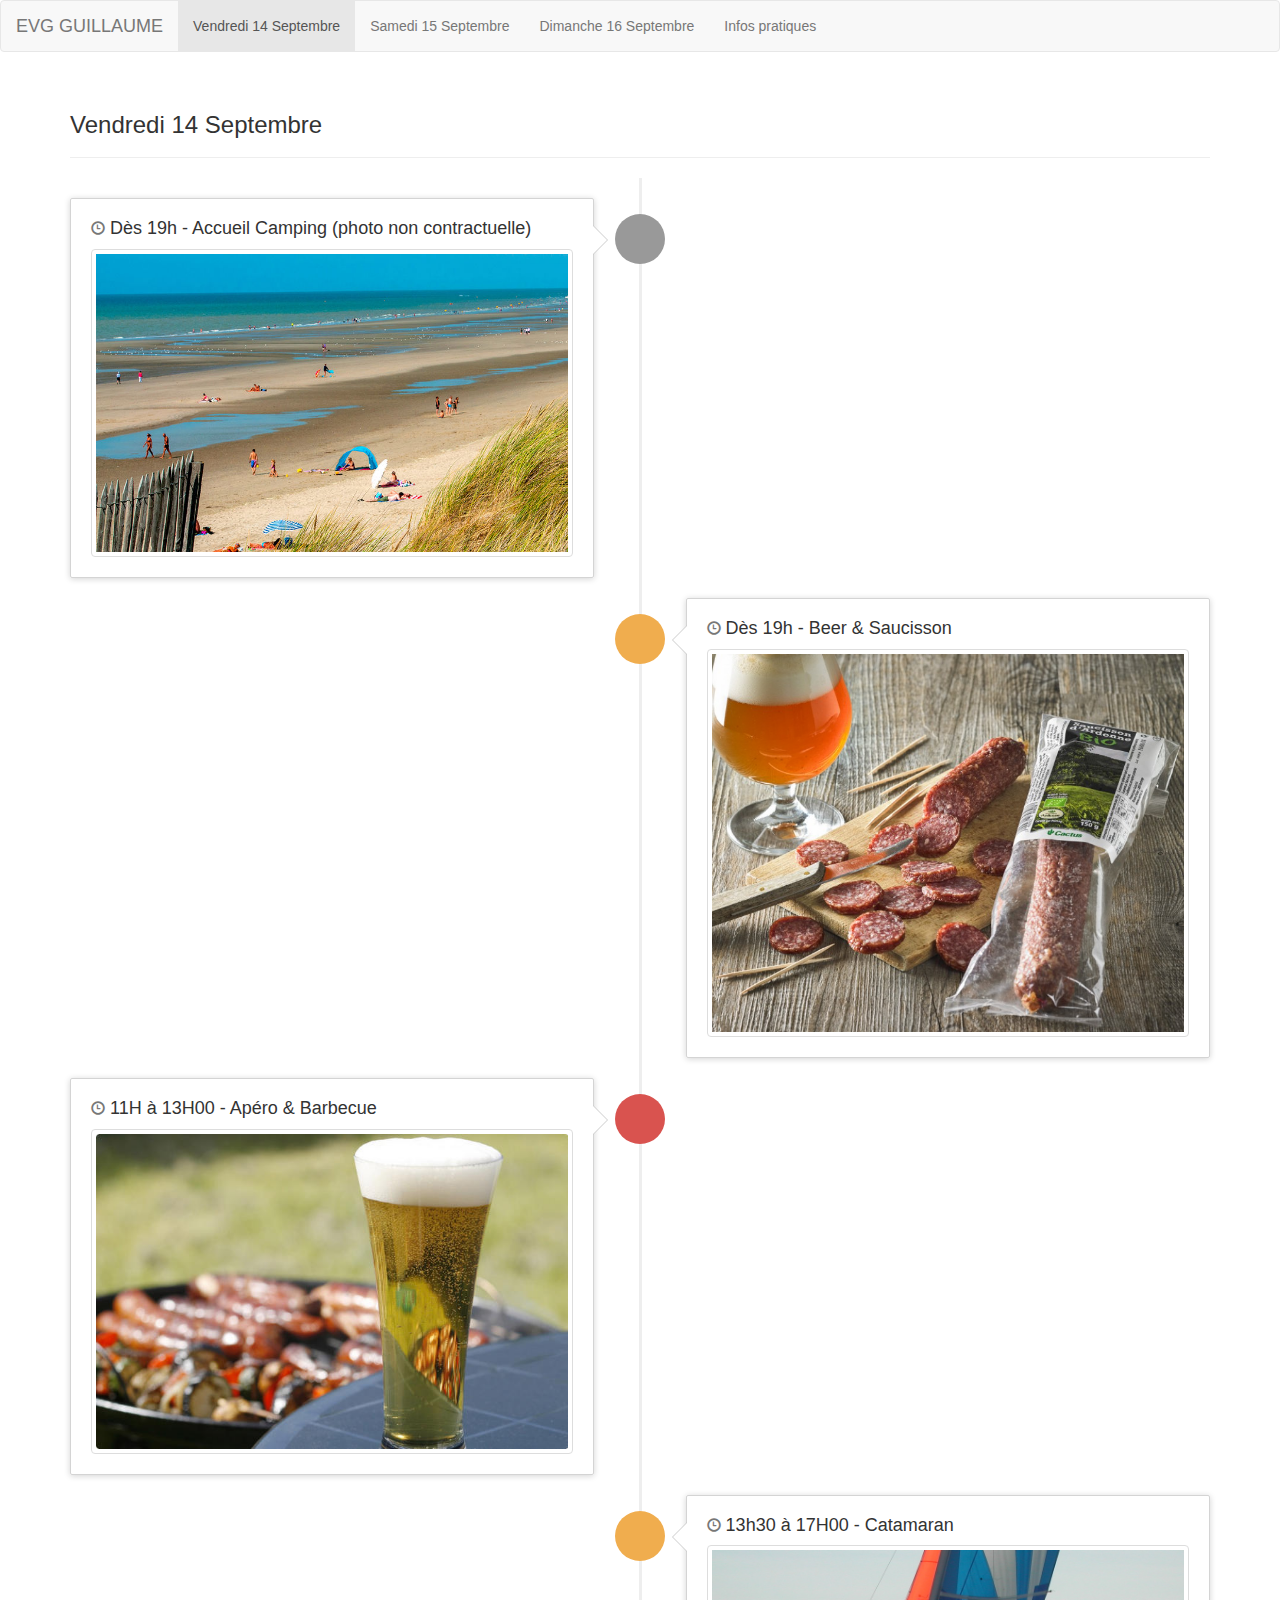
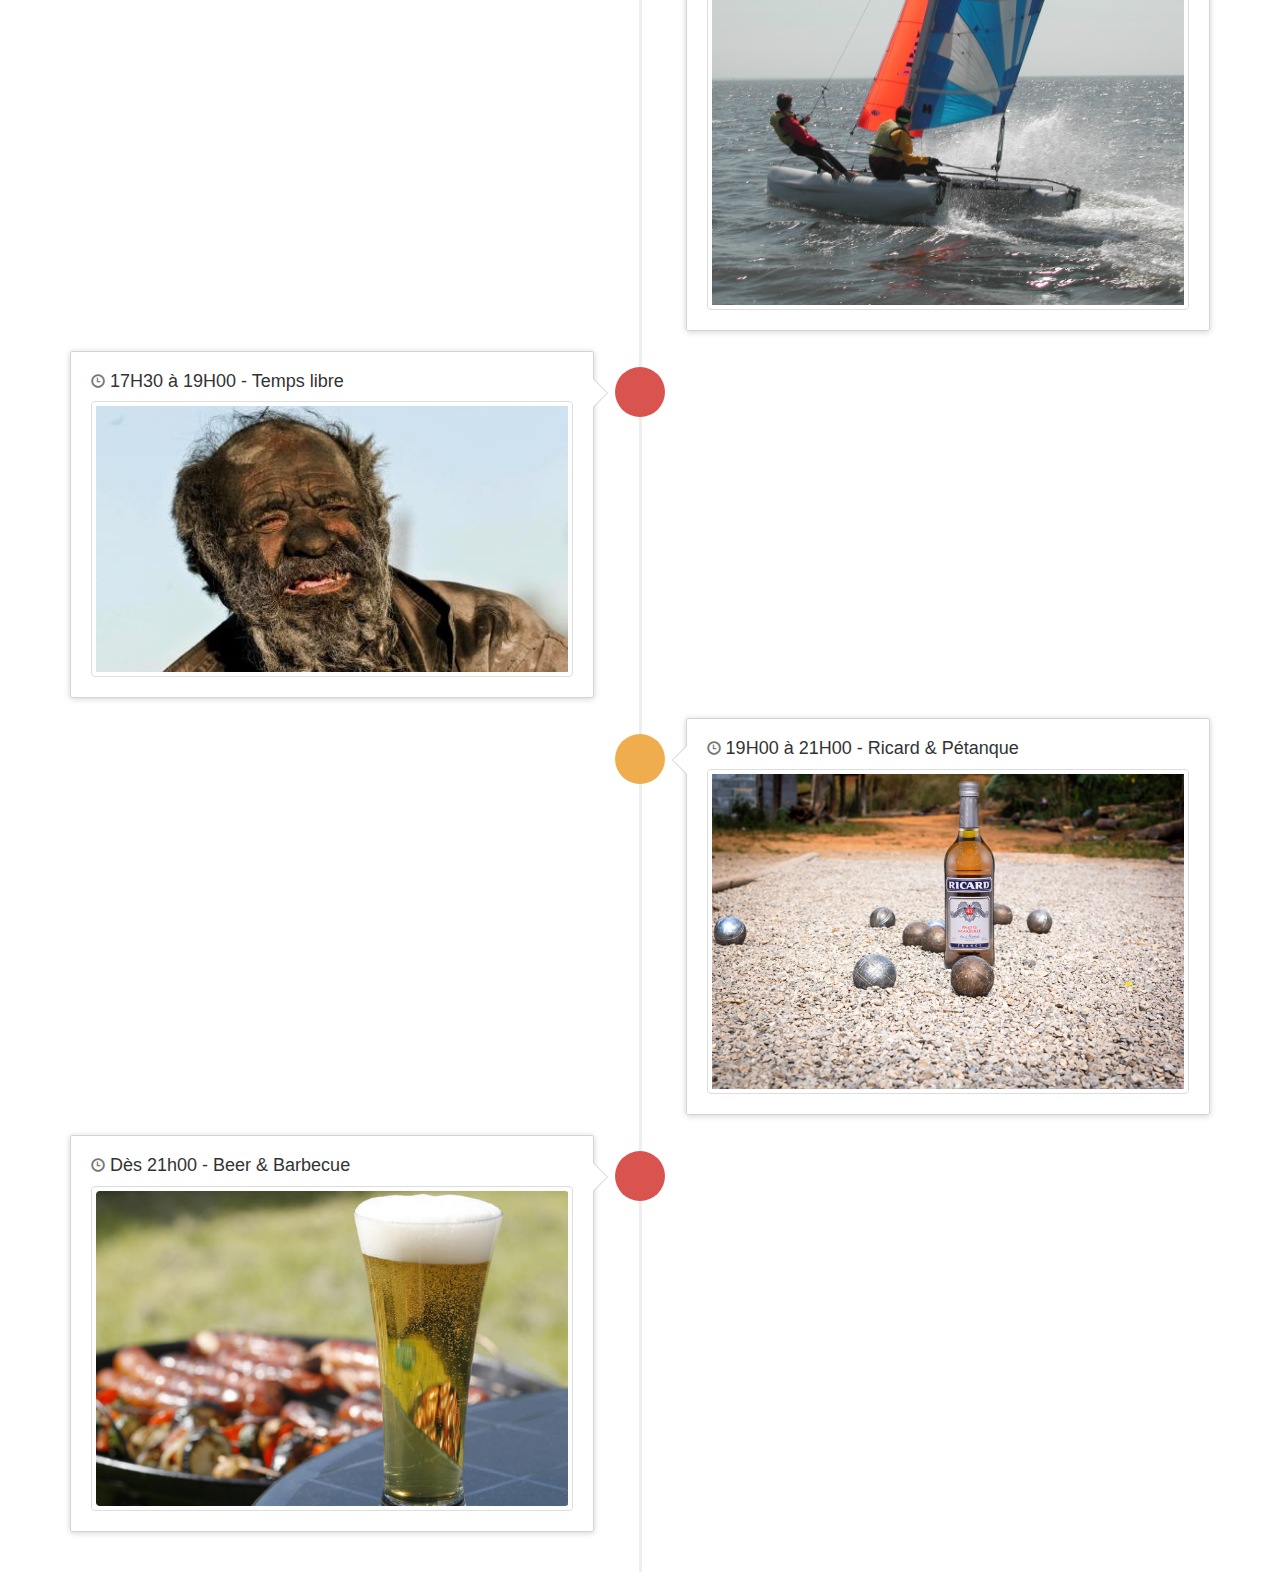
==== index.html @ 04f7bff0 "add evg programm" ====
<head>
  <link rel="stylesheet" type="text/css" href="style.css">
  <link href="//netdna.bootstrapcdn.com/bootstrap/3.0.3/css/bootstrap.min.css" rel="stylesheet" id="bootstrap-css">

  <meta charset="utf-8">  
    <meta http-equiv="X-UA-Compatible" content="IE=edge">
    <meta name="viewport" content="width=device-width, initial-scale=1">
    <link href="css/bootstrap.min.css" rel="stylesheet">
  </head>

</head>
<!------ Include the above in your HEAD tag ---------->

<body><nav class="navbar navbar-default">
  <div class="container-fluid">
    <!-- Brand and toggle get grouped for better mobile display -->
    <div class="navbar-header">
      <button type="button" class="navbar-toggle collapsed" data-toggle="collapse" data-target="#bs-example-navbar-collapse-1" aria-expanded="false">
        <span class="sr-only">Toggle navigation</span>
        <span class="icon-bar"></span>
        <span class="icon-bar"></span>
        <span class="icon-bar"></span>
      </button>
      <a class="navbar-brand" href="#">EVG GUILLAUME</a>
    </div>

    <!-- Collect the nav links, forms, and other content for toggling -->
    <div class="collapse navbar-collapse" id="bs-example-navbar-collapse-1">
      <ul class="nav navbar-nav">
        <li class="active"><a href="index.html">Vendredi 14 Septembre <span class="sr-only">(current)</span></a></li>
        <li ><a href="samedi.html">Samedi 15 Septembre</a></li>
        <li><a href="dimanche.html">Dimanche 16 Septembre</a></li>
        <li><a href="#">Infos pratiques</a></li>
      </ul>
      
    </div><!-- /.navbar-collapse -->
  </div><!-- /.container-fluid -->
</nav>

<div class="container">
    <div class="page-header">
        <h3 id="timeline">Vendredi 14 Septembre</h3>
    </div>
    <ul class="timeline">
        <li>
          <div class="timeline-badge"></div>
          <div class="timeline-panel">
            <div class="timeline-heading">
              <h4 class="timeline-title"><small><i class="glyphicon glyphicon-time"></i></small> Dès 19h - Accueil Camping (photo non contractuelle)</h4>
            </div>
            <div class="timeline-body">
              <img src="images/plage.jpg" alt="..." class="img-thumbnail img-responsive" width="500px">
            </div>
          </div>
        </li>

        <li class="timeline-inverted">
          <div class="timeline-badge warning"></div>
          <div class="timeline-panel">
            <div class="timeline-heading">
              <h4 class="timeline-title"><small><i class="glyphicon glyphicon-time"></i></small> Dès 19h - Beer & Saucisson</h4>
            </div>
            <div class="timeline-body">
              <img src="images/saucisson.jpg" alt="..." class="img-thumbnail img-responsive" width="500px">
            </div>
          </div>
        </li>

        <li>
          <div class="timeline-badge danger"></div>
          <div class="timeline-panel">
            <h4 class="timeline-title"><small><i class="glyphicon glyphicon-time"></i></small> 11H à 13H00 - Apéro & Barbecue</h4>
            <div class="timeline-heading">
            </div>
            <div class="timeline-body">
            <img src="images/barbecue.jpg" alt="..." class="img-thumbnail img-responsive" width="500px">
            </div>
          </div>
        </li>

        <li class="timeline-inverted">
          <div class="timeline-badge warning"></div>
          <div class="timeline-panel">
            <div class="timeline-heading">
              <h4 class="timeline-title"><small><i class="glyphicon glyphicon-time"></i></small> 13h30 à 17H00 - Catamaran</h4>
            </div>
            <div class="timeline-body">
              <img src="images/eveils.jpg" alt="..." class="img-thumbnail img-responsive" width="500px">
            </div>
          </div>
        </li>

        <li>
          <div class="timeline-badge danger"></div>
          <div class="timeline-panel">
            <h4 class="timeline-title"><small><i class="glyphicon glyphicon-time"></i></small> 17H30 à 19H00 - Temps libre</h4>
            <div class="timeline-heading">
            </div>
            <div class="timeline-body">
            <img src="images/douche.jpg" alt="..." class="img-thumbnail img-responsive" width="500px">
            </div>
          </div>
        </li>


        <li class="timeline-inverted">
          <div class="timeline-badge warning"></div>
          <div class="timeline-panel">
            <div class="timeline-heading">
              <h4 class="timeline-title"><small><i class="glyphicon glyphicon-time"></i></small> 19H00 à 21H00 - Ricard & Pétanque</h4>
            </div>
            <div class="timeline-body">
              <img src="images/ricard.jpg" alt="..." class="img-thumbnail img-responsive" width="500px">
            </div>
          </div>
        </li>

         <li>
          <div class="timeline-badge danger"></div>
          <div class="timeline-panel">
            <h4 class="timeline-title"><small><i class="glyphicon glyphicon-time"></i></small> Dès 21h00  - Beer & Barbecue </h4>
            <div class="timeline-heading">
            </div>
            <div class="timeline-body">
            <img src="images/barbecue.jpg" alt="..." class="img-thumbnail img-responsive" width="500px">
            </div>
          </div>
        </li>
       
    </ul>
</div>
</body>

  <script src="https://ajax.googleapis.com/ajax/libs/jquery/1.12.4/jquery.min.js"></script>
    <!-- Include all compiled plugins (below), or include individual files as needed -->
    <script src="js/bootstrap.min.js"></script>
<script src="//netdna.bootstrapcdn.com/bootstrap/3.0.3/js/bootstrap.min.js"></script>
<script src="//code.jquery.com/jquery-1.11.1.min.js"></script>
---- style.css ----
.timeline {
    list-style: none;
    padding: 20px 0 20px;
    position: relative;
}

    .timeline:before {
        top: 0;
        bottom: 0;
        position: absolute;
        content: " ";
        width: 3px;
        background-color: #eeeeee;
        left: 50%;
        margin-left: -1.5px;
    }

    .timeline > li {
        margin-bottom: 20px;
        position: relative;
    }

        .timeline > li:before,
        .timeline > li:after {
            content: " ";
            display: table;
        }

        .timeline > li:after {
            clear: both;
        }

        .timeline > li:before,
        .timeline > li:after {
            content: " ";
            display: table;
        }

        .timeline > li:after {
            clear: both;
        }

        .timeline > li > .timeline-panel {
            width: 46%;
            float: left;
            border: 1px solid #d4d4d4;
            border-radius: 2px;
            padding: 20px;
            position: relative;
            -webkit-box-shadow: 0 1px 6px rgba(0, 0, 0, 0.175);
            box-shadow: 0 1px 6px rgba(0, 0, 0, 0.175);
        }

            .timeline > li > .timeline-panel:before {
                position: absolute;
                top: 26px;
                right: -15px;
                display: inline-block;
                border-top: 15px solid transparent;
                border-left: 15px solid #ccc;
                border-right: 0 solid #ccc;
                border-bottom: 15px solid transparent;
                content: " ";
            }

            .timeline > li > .timeline-panel:after {
                position: absolute;
                top: 27px;
                right: -14px;
                display: inline-block;
                border-top: 14px solid transparent;
                border-left: 14px solid #fff;
                border-right: 0 solid #fff;
                border-bottom: 14px solid transparent;
                content: " ";
            }

        .timeline > li > .timeline-badge {
            color: #fff;
            width: 50px;
            height: 50px;
            line-height: 50px;
            font-size: 1.4em;
            text-align: center;
            position: absolute;
            top: 16px;
            left: 50%;
            margin-left: -25px;
            background-color: #999999;
            z-index: 100;
            border-top-right-radius: 50%;
            border-top-left-radius: 50%;
            border-bottom-right-radius: 50%;
            border-bottom-left-radius: 50%;
        }

        .timeline > li.timeline-inverted > .timeline-panel {
            float: right;
        }

            .timeline > li.timeline-inverted > .timeline-panel:before {
                border-left-width: 0;
                border-right-width: 15px;
                left: -15px;
                right: auto;
            }

            .timeline > li.timeline-inverted > .timeline-panel:after {
                border-left-width: 0;
                border-right-width: 14px;
                left: -14px;
                right: auto;
            }

.timeline-badge.primary {
    background-color: #2e6da4 !important;
}

.timeline-badge.success {
    background-color: #3f903f !important;
}

.timeline-badge.warning {
    background-color: #f0ad4e !important;
}

.timeline-badge.danger {
    background-color: #d9534f !important;
}

.timeline-badge.info {
    background-color: #5bc0de !important;
}

.timeline-title {
    margin-top: 0;
    color: inherit;
}

.timeline-body > p,
.timeline-body > ul {
    margin-bottom: 0;
}

    .timeline-body > p + p {
        margin-top: 5px;
    }

@media (max-width: 767px) {
    ul.timeline:before {
        left: 40px;
    }

    ul.timeline > li > .timeline-panel {
        width: calc(100% - 90px);
        width: -moz-calc(100% - 90px);
        width: -webkit-calc(100% - 90px);
    }

    ul.timeline > li > .timeline-badge {
        left: 15px;
        margin-left: 0;
        top: 16px;
    }

    ul.timeline > li > .timeline-panel {
        float: right;
    }

        ul.timeline > li > .timeline-panel:before {
            border-left-width: 0;
            border-right-width: 15px;
            left: -15px;
            right: auto;
        }

        ul.timeline > li > .timeline-panel:after {
            border-left-width: 0;
            border-right-width: 14px;
            left: -14px;
            right: auto;
        }
}



/* Main navbar */
.navbar-wagon {
  box-shadow: 0 1px 5px 0 rgba(0,0,0,0.07),0 1px 0 0 rgba(0,0,0,0.03);
  background: white;
  transition: all 0.3s ease;
  height: 70px;
  padding: 0px 30px;
  display: flex;
  align-items: center;
  justify-content: space-between;
}

/* Logo */
.navbar-wagon-brand img {
  height: 50px;
}

/* User Avatar */
.navbar-wagon .avatar {
  height: 35px;
  width: 35px;
  border-radius: 50%;
}

/* Right section */
.navbar-wagon-right {
  display: flex;
  align-items: center;
  justify-content: space-between;
}

/* Basic navbar item */
.navbar-wagon-item {
  cursor: pointer;
  padding: 0 20px;
}

/* Navbar link */
.navbar-wagon-link {
  color: #616668;
  font-size: 14px;
}
.navbar-wagon-link:hover {
  color: #da552f;
  text-decoration: none;
}

/* Dropdown menu */
.navbar-wagon-dropdown-menu {
  margin-top: 15px;
  box-shadow: 1px 1px 4px #E6E6E6;
  border-color: #E6E6E6;
}
.navbar-wagon-dropdown-menu li > a {
  transition: color 0.3s ease;
  font-weight: lighter !important;
  color: #999999 !important;
  font-size: 15px !important;
  line-height: 22px !important;
  padding: 10px 20px;
}
.navbar-wagon-dropdown-menu li > a:hover {
  background: transparent !important;
  color: black !important;
}
.navbar-wagon-dropdown-menu:before {
  content: ' ';
  height: 10px;
  width: 10px;
  position: absolute;
  right: 10px;
  top: -6px;
  background-color: white;
  transform: rotate(45deg);
  border-left: 1px solid #E6E6E6;
  border-top: 1px solid #E6E6E6;
}
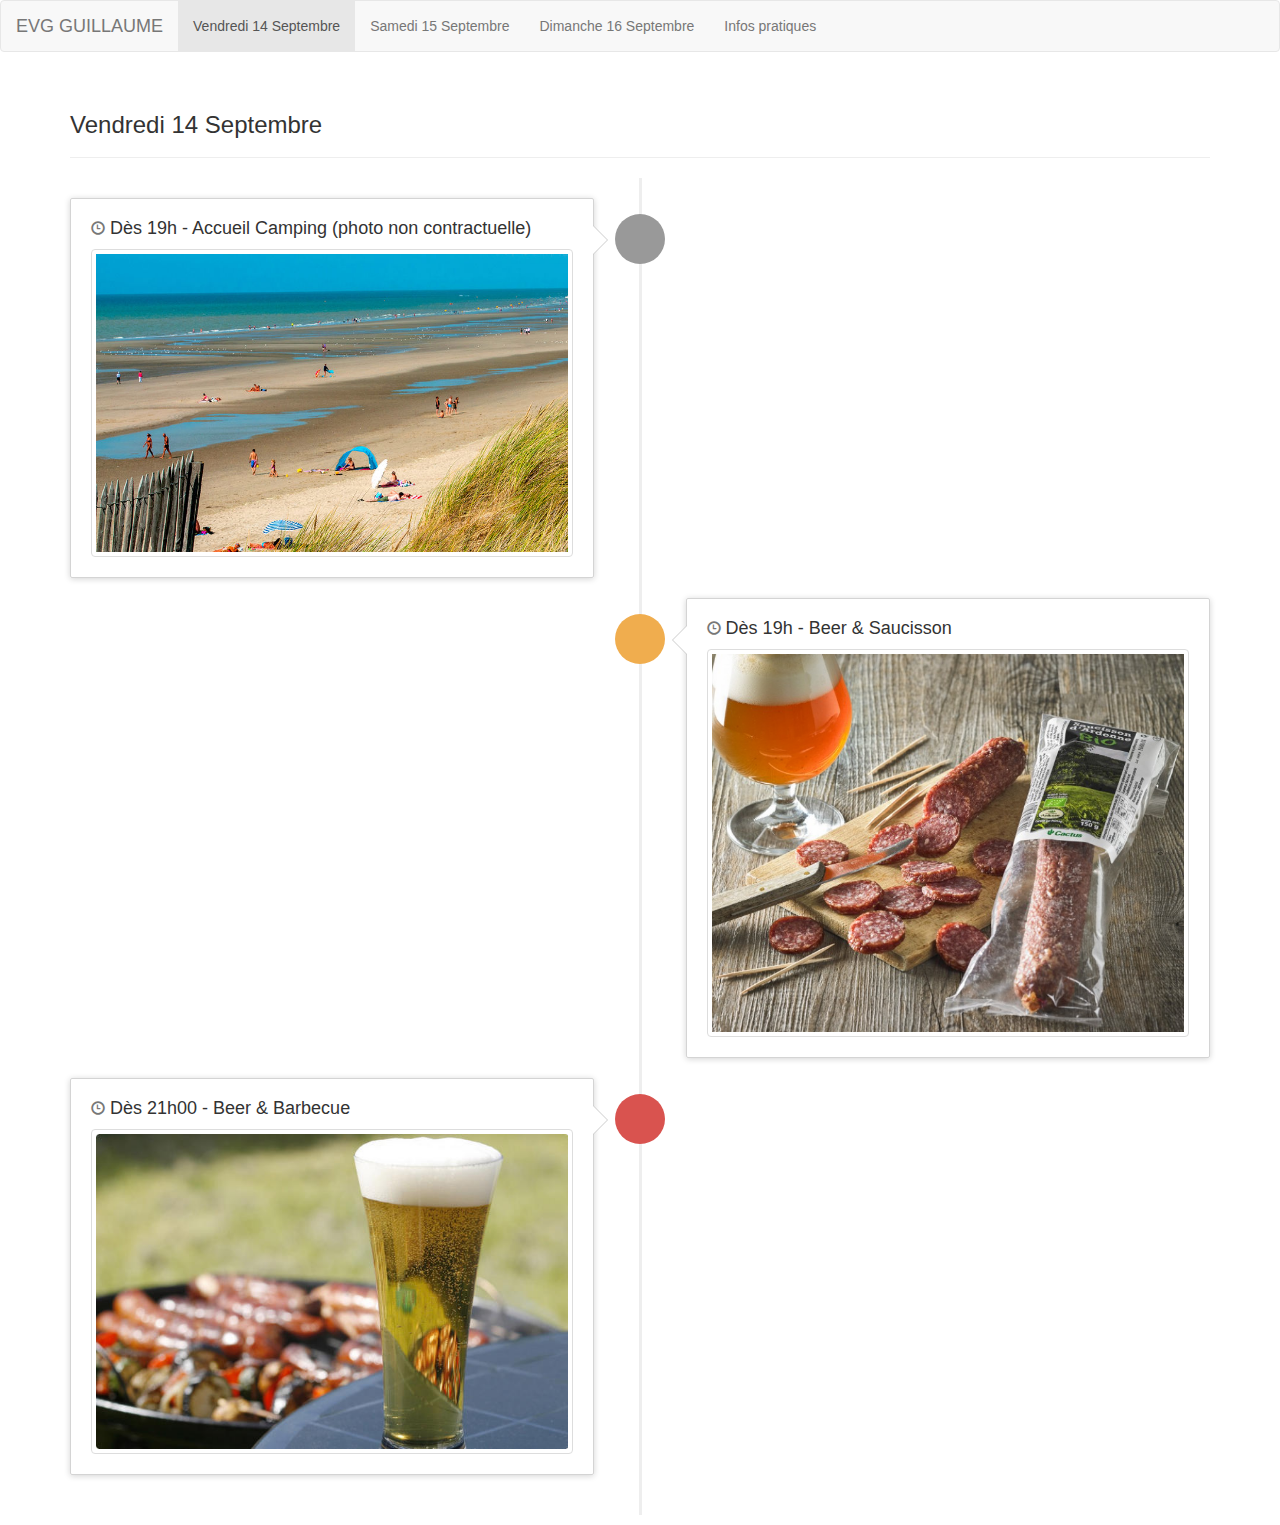
==== commit 607e6793: "add vendredi" ====
--- a/index.html
+++ b/index.html
@@ -69,7 +69,7 @@
         <li>
           <div class="timeline-badge danger"></div>
           <div class="timeline-panel">
-            <h4 class="timeline-title"><small><i class="glyphicon glyphicon-time"></i></small> 11H à 13H00 - Apéro & Barbecue</h4>
+            <h4 class="timeline-title"><small><i class="glyphicon glyphicon-time"></i></small> Dès 21h00  - Beer & Barbecue </h4>
             <div class="timeline-heading">
             </div>
             <div class="timeline-body">
@@ -78,57 +78,7 @@
           </div>
         </li>
 
-        <li class="timeline-inverted">
-          <div class="timeline-badge warning"></div>
-          <div class="timeline-panel">
-            <div class="timeline-heading">
-              <h4 class="timeline-title"><small><i class="glyphicon glyphicon-time"></i></small> 13h30 à 17H00 - Catamaran</h4>
-            </div>
-            <div class="timeline-body">
-              <img src="images/eveils.jpg" alt="..." class="img-thumbnail img-responsive" width="500px">
-            </div>
-          </div>
-        </li>
-
-        <li>
-          <div class="timeline-badge danger"></div>
-          <div class="timeline-panel">
-            <h4 class="timeline-title"><small><i class="glyphicon glyphicon-time"></i></small> 17H30 à 19H00 - Temps libre</h4>
-            <div class="timeline-heading">
-            </div>
-            <div class="timeline-body">
-            <img src="images/douche.jpg" alt="..." class="img-thumbnail img-responsive" width="500px">
-            </div>
-          </div>
-        </li>
-
-
-        <li class="timeline-inverted">
-          <div class="timeline-badge warning"></div>
-          <div class="timeline-panel">
-            <div class="timeline-heading">
-              <h4 class="timeline-title"><small><i class="glyphicon glyphicon-time"></i></small> 19H00 à 21H00 - Ricard & Pétanque</h4>
-            </div>
-            <div class="timeline-body">
-              <img src="images/ricard.jpg" alt="..." class="img-thumbnail img-responsive" width="500px">
-            </div>
-          </div>
-        </li>
-
-         <li>
-          <div class="timeline-badge danger"></div>
-          <div class="timeline-panel">
-            <h4 class="timeline-title"><small><i class="glyphicon glyphicon-time"></i></small> Dès 21h00  - Beer & Barbecue </h4>
-            <div class="timeline-heading">
-            </div>
-            <div class="timeline-body">
-            <img src="images/barbecue.jpg" alt="..." class="img-thumbnail img-responsive" width="500px">
-            </div>
-          </div>
-        </li>
-       
-    </ul>
-</div>
+        
 </body>
 
   <script src="https://ajax.googleapis.com/ajax/libs/jquery/1.12.4/jquery.min.js"></script>
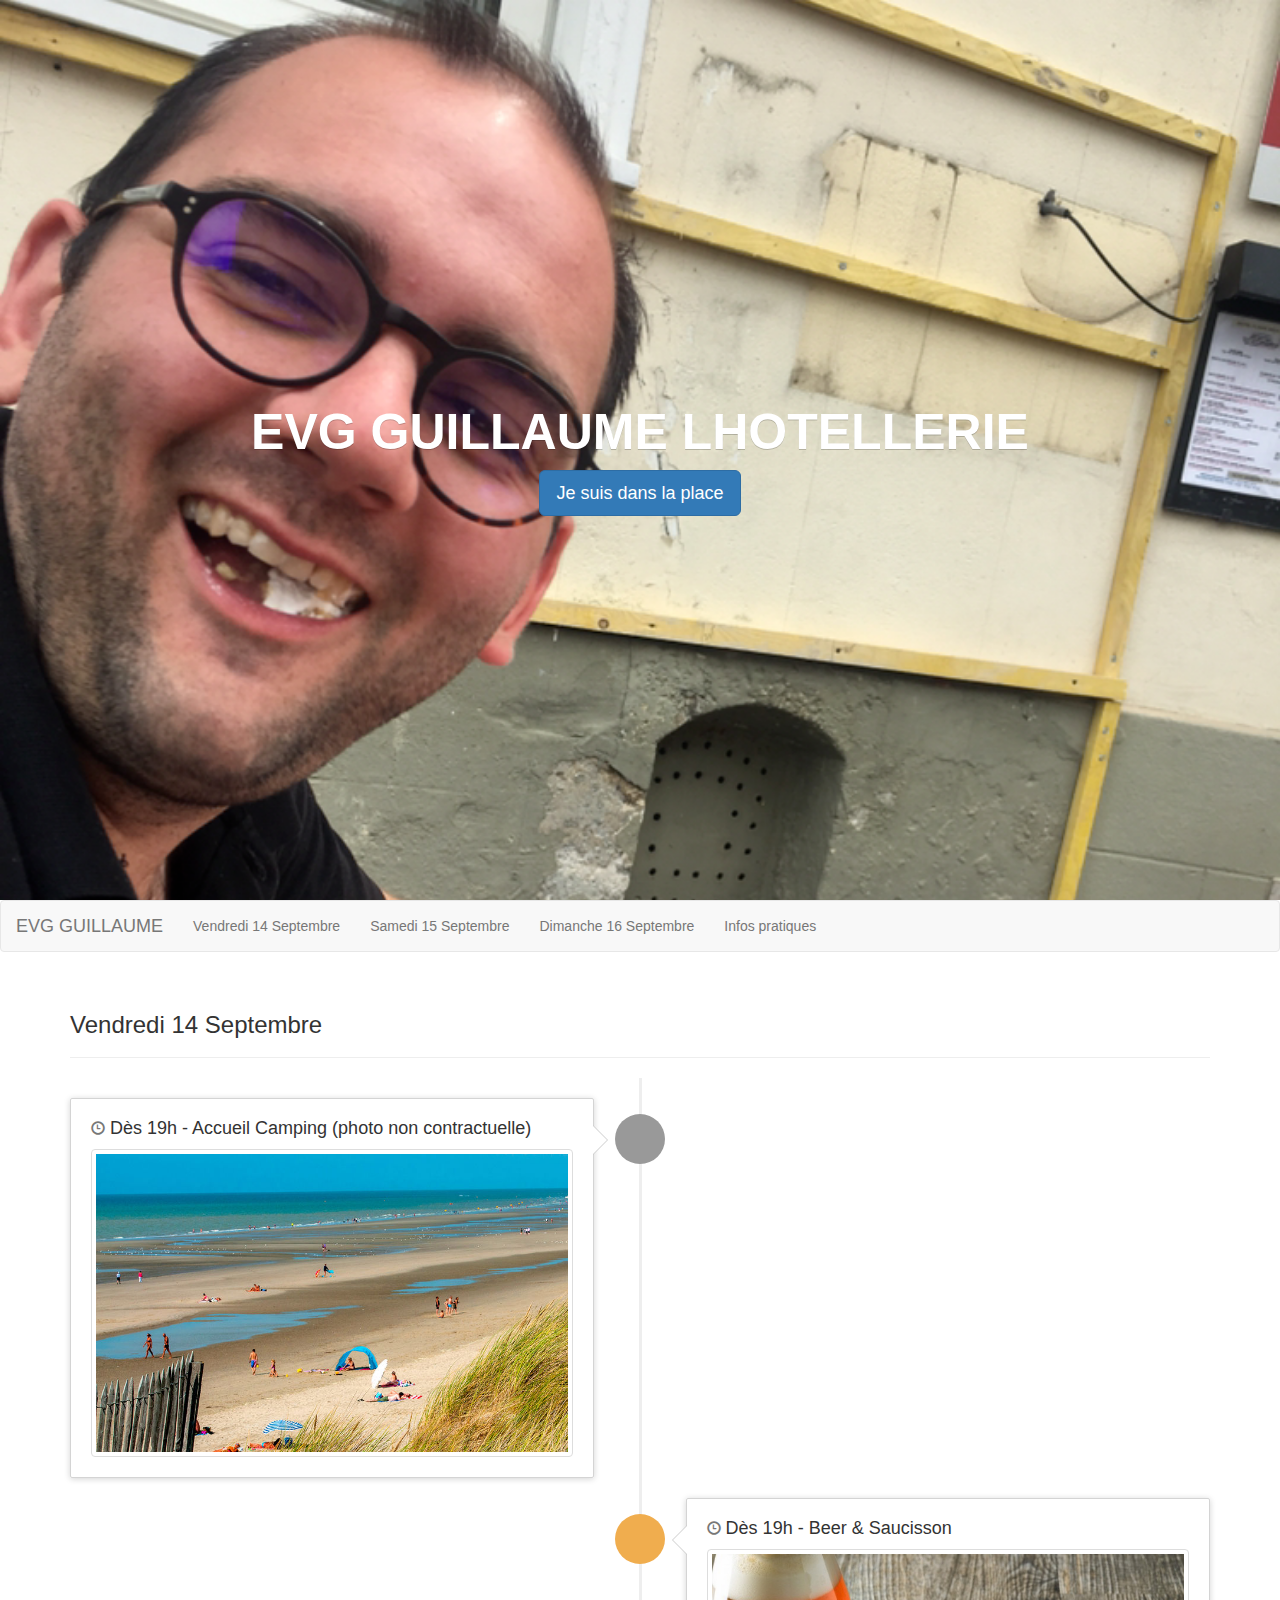
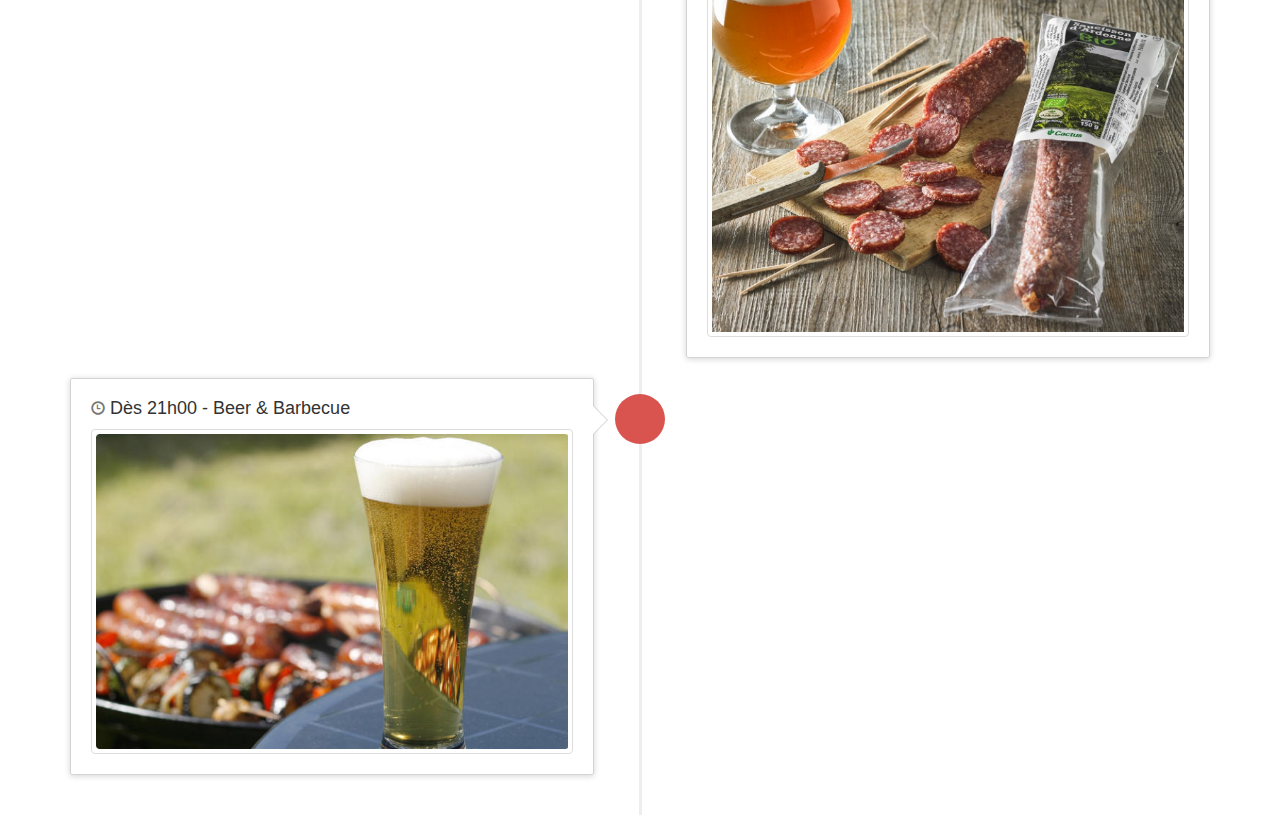
==== commit 6c05682f: "fix mobile menu" ====
--- a/index.html
+++ b/index.html
@@ -1,17 +1,25 @@
 <head>
   <link rel="stylesheet" type="text/css" href="style.css">
   <link href="//netdna.bootstrapcdn.com/bootstrap/3.0.3/css/bootstrap.min.css" rel="stylesheet" id="bootstrap-css">
-
   <meta charset="utf-8">  
     <meta http-equiv="X-UA-Compatible" content="IE=edge">
     <meta name="viewport" content="width=device-width, initial-scale=1">
     <link href="css/bootstrap.min.css" rel="stylesheet">
-  </head>
-
 </head>
 <!------ Include the above in your HEAD tag ---------->
 
-<body><nav class="navbar navbar-default">
+<body>
+
+
+<div class="banner">
+  <div class="banner-content">
+    <h1>EVG GUILLAUME LHOTELLERIE</h1>
+    <a href="#menu" class="btn btn-primary btn-lg">Je suis dans la place </a>
+  </div>
+</div>
+
+<section id="menu">
+<nav class="navbar navbar-default">
   <div class="container-fluid">
     <!-- Brand and toggle get grouped for better mobile display -->
     <div class="navbar-header">
@@ -21,14 +29,14 @@
         <span class="icon-bar"></span>
         <span class="icon-bar"></span>
       </button>
-      <a class="navbar-brand" href="#">EVG GUILLAUME</a>
+      <a class="navbar-brand" href="index.html">EVG GUILLAUME <span class="sr-only">(current)</span></a>
     </div>
 
     <!-- Collect the nav links, forms, and other content for toggling -->
     <div class="collapse navbar-collapse" id="bs-example-navbar-collapse-1">
       <ul class="nav navbar-nav">
-        <li class="active"><a href="index.html">Vendredi 14 Septembre <span class="sr-only">(current)</span></a></li>
-        <li ><a href="samedi.html">Samedi 15 Septembre</a></li>
+        <li ><a href="vendredi.html">Vendredi 14 Septembre</a></li>
+        <li><a href="samedi.html">Samedi 15 Septembre</a></li>
         <li><a href="dimanche.html">Dimanche 16 Septembre</a></li>
         <li><a href="#">Infos pratiques</a></li>
       </ul>
@@ -36,6 +44,8 @@
     </div><!-- /.navbar-collapse -->
   </div><!-- /.container-fluid -->
 </nav>
+</section>
+
 
 <div class="container">
     <div class="page-header">
@@ -78,7 +88,7 @@
           </div>
         </li>
 
-        
+
 </body>
 
   <script src="https://ajax.googleapis.com/ajax/libs/jquery/1.12.4/jquery.min.js"></script>
@@ -86,4 +96,4 @@
     <script src="js/bootstrap.min.js"></script>
 <script src="//netdna.bootstrapcdn.com/bootstrap/3.0.3/js/bootstrap.min.js"></script>
 <script src="//code.jquery.com/jquery-1.11.1.min.js"></script>
-		+    
--- a/style.css
+++ b/style.css
@@ -260,4 +260,28 @@
   transform: rotate(45deg);
   border-left: 1px solid #E6E6E6;
   border-top: 1px solid #E6E6E6;
-}+}
+
+.banner {
+  color: white;
+  text-align: center;
+  height: 100%;
+  /* if you have a 70px navbar => height: calc(100vh - 70px); */
+  background-size: cover !important;
+  display: flex;
+  align-items: center;
+  justify-content: center;
+  background-image: url(images/banner.png);
+}
+.banner h1 {
+  font-size: 50px;
+  font-weight: bold;
+  text-shadow: 0px 1px rgba(0, 0, 0, 0.2);
+}
+.banner p {
+  font-size: 25px;
+  font-weight: lighter;
+  color: rgb(255, 255, 255);
+  opacity: 0.6;
+  margin-bottom: 30px;
+}
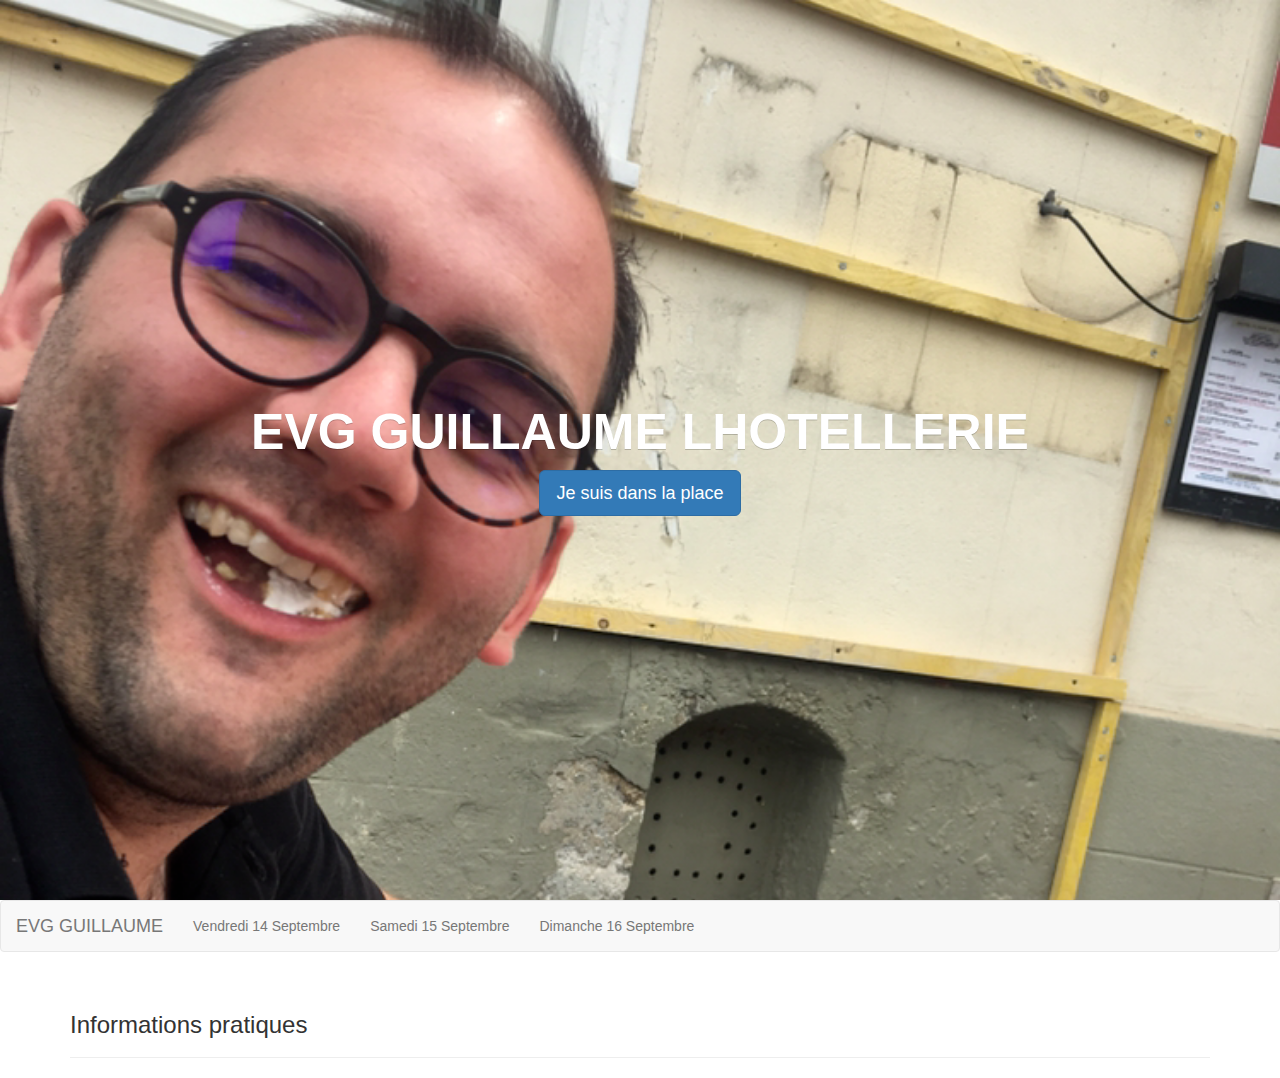
==== commit 792a2cf2: "add infos" ====
--- a/index.html
+++ b/index.html
@@ -38,7 +38,6 @@
         <li ><a href="vendredi.html">Vendredi 14 Septembre</a></li>
         <li><a href="samedi.html">Samedi 15 Septembre</a></li>
         <li><a href="dimanche.html">Dimanche 16 Septembre</a></li>
-        <li><a href="#">Infos pratiques</a></li>
       </ul>
       
     </div><!-- /.navbar-collapse -->
@@ -49,9 +48,11 @@
 
 <div class="container">
     <div class="page-header">
-        <h3 id="timeline">Vendredi 14 Septembre</h3>
+        <h3 id="timeline">Informations pratiques</h3>
     </div>
-    <ul class="timeline">
+
+
+    <!-- <ul class="timeline">
         <li>
           <div class="timeline-badge"></div>
           <div class="timeline-panel">
@@ -86,7 +87,7 @@
             <img src="images/barbecue.jpg" alt="..." class="img-thumbnail img-responsive" width="500px">
             </div>
           </div>
-        </li>
+        </li> -->
 
 
 </body>
@@ -96,4 +97,4 @@
     <script src="js/bootstrap.min.js"></script>
 <script src="//netdna.bootstrapcdn.com/bootstrap/3.0.3/js/bootstrap.min.js"></script>
 <script src="//code.jquery.com/jquery-1.11.1.min.js"></script>
-    
+
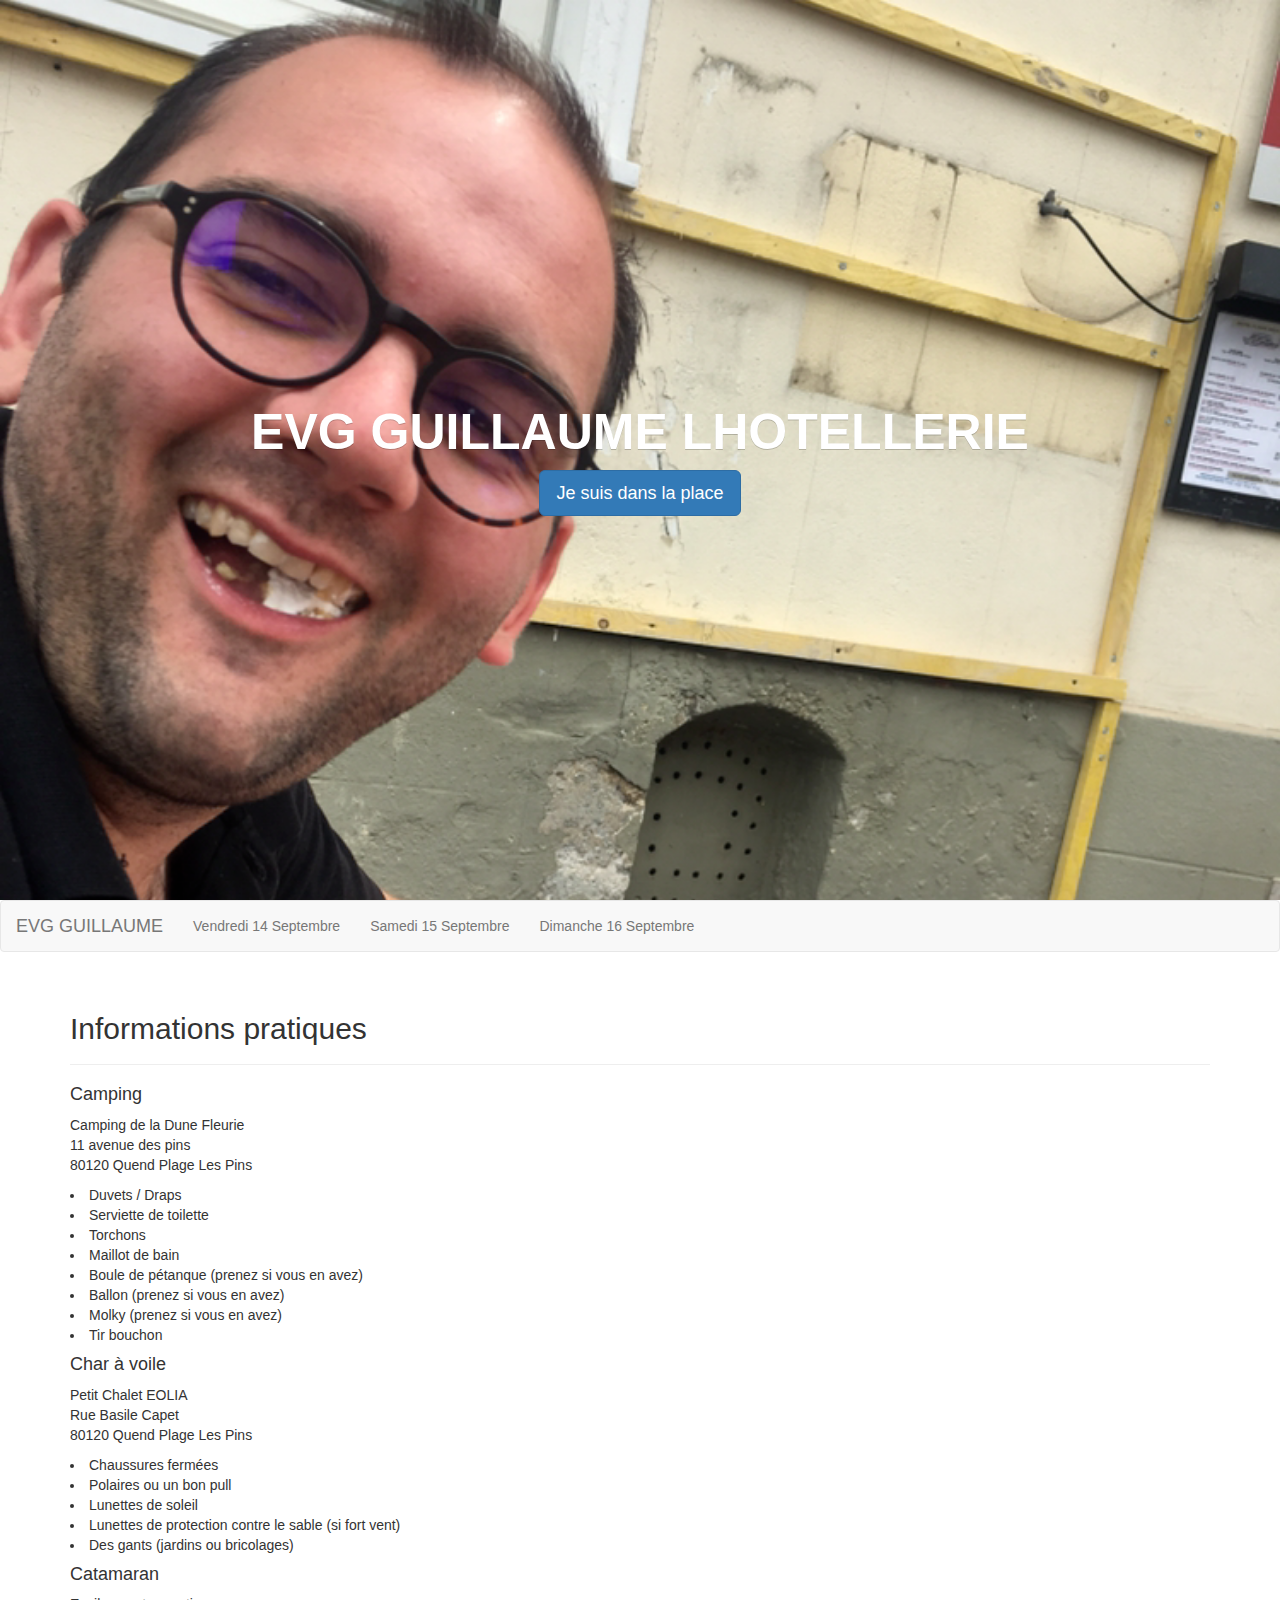
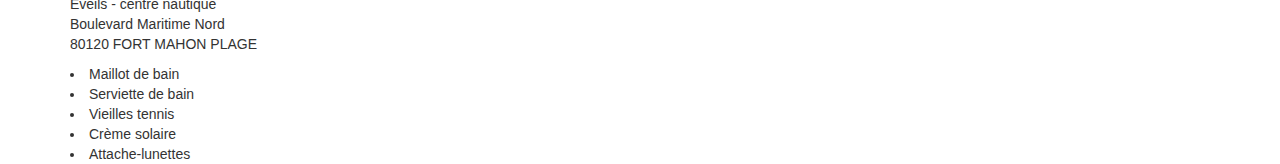
==== commit 9f8c6615: "add info pratiques" ====
--- a/index.html
+++ b/index.html
@@ -48,8 +48,47 @@
 
 <div class="container">
     <div class="page-header">
-        <h3 id="timeline">Informations pratiques</h3>
+        <h2 id="timeline">Informations pratiques</h3>
     </div>
+
+    <h4> Camping </h4>
+    <p>Camping de la Dune Fleurie<br>
+      11 avenue des pins <br>
+      80120 Quend Plage Les Pins
+    </p>
+
+    <li>Duvets / Draps</li>
+    <li>Serviette de toilette</li>
+    <li>Torchons</li>
+    <li>Maillot de bain</li>
+    <li>Boule de pétanque (prenez si vous en avez)</li>
+    <li>Ballon (prenez si vous en avez)</li>
+    <li>Molky (prenez si vous en avez)</li>
+    <li>Tir bouchon</li>
+
+    <h4> Char à voile </h4>
+    <p> Petit Chalet EOLIA <br>
+      Rue Basile Capet <br>
+      80120 Quend Plage Les Pins
+    </p>
+    <li>Chaussures fermées</li>
+    <li>Polaires ou un bon pull</li>
+    <li>Lunettes de soleil</li>
+    <li>Lunettes de protection contre le sable (si fort vent)</li>
+    <li>Des gants (jardins ou bricolages)</li>
+
+    <h4> Catamaran </h4>
+    <p> Eveils - centre nautique <br>
+      Boulevard Maritime Nord <br>
+      80120 FORT MAHON PLAGE
+    </p>
+    <li>Maillot de bain</li>
+    <li>Serviette de bain</li>
+    <li>Vieilles tennis</li>
+    <li>Crème solaire</li>
+    <li>Attache-lunettes</li>
+
+
 
 
     <!-- <ul class="timeline">
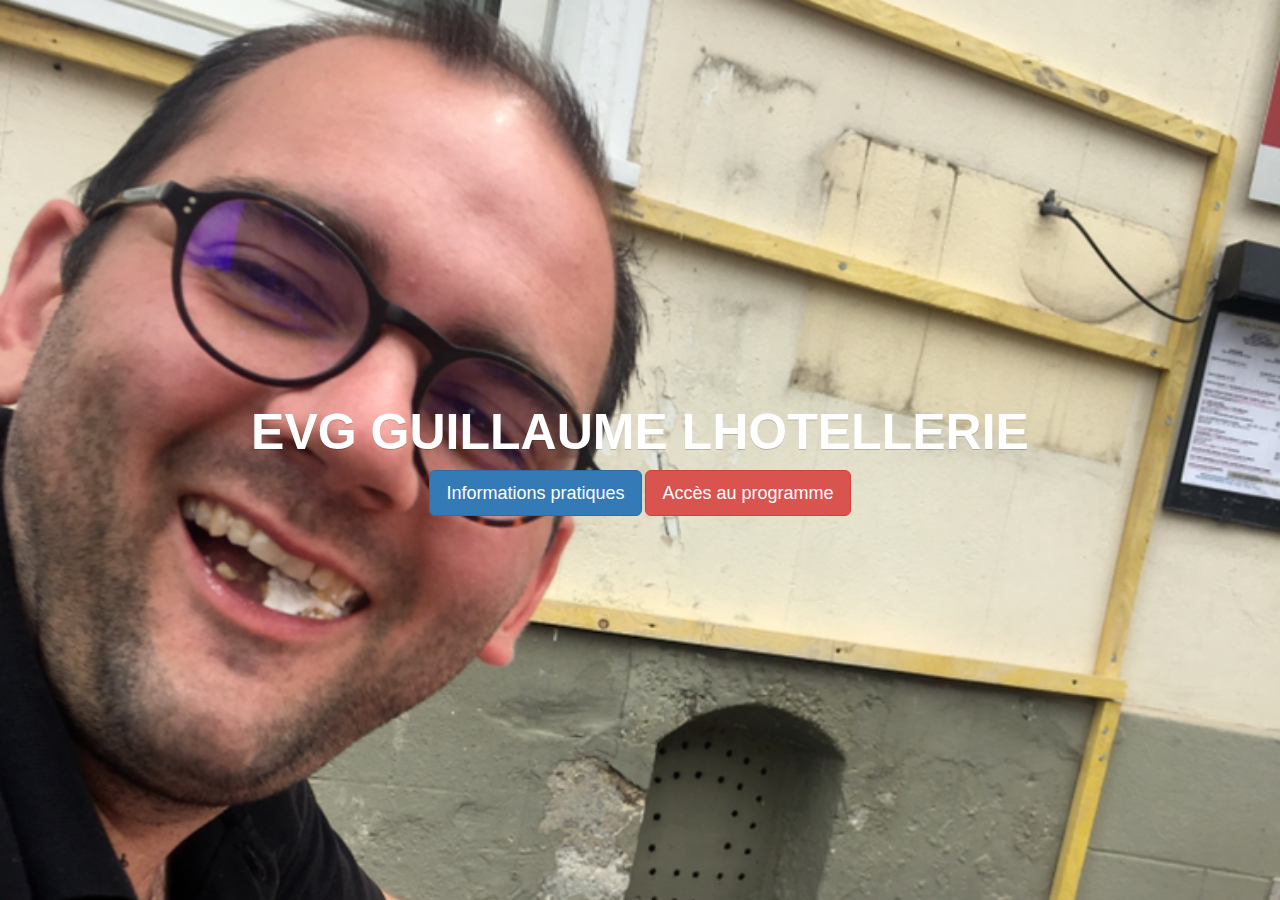
==== commit afdaae38: "add info" ====
--- a/index.html
+++ b/index.html
@@ -9,126 +9,13 @@
 <!------ Include the above in your HEAD tag ---------->
 
 <body>
-
-
 <div class="banner">
   <div class="banner-content">
     <h1>EVG GUILLAUME LHOTELLERIE</h1>
-    <a href="#menu" class="btn btn-primary btn-lg">Je suis dans la place </a>
+    <a href="infos.html" class="btn btn-primary btn-lg">Informations pratiques</a>
+    <a href="vendredi.html" class="btn btn-danger btn-lg">Accès au programme </a>
   </div>
 </div>
-
-<section id="menu">
-<nav class="navbar navbar-default">
-  <div class="container-fluid">
-    <!-- Brand and toggle get grouped for better mobile display -->
-    <div class="navbar-header">
-      <button type="button" class="navbar-toggle collapsed" data-toggle="collapse" data-target="#bs-example-navbar-collapse-1" aria-expanded="false">
-        <span class="sr-only">Toggle navigation</span>
-        <span class="icon-bar"></span>
-        <span class="icon-bar"></span>
-        <span class="icon-bar"></span>
-      </button>
-      <a class="navbar-brand" href="index.html">EVG GUILLAUME <span class="sr-only">(current)</span></a>
-    </div>
-
-    <!-- Collect the nav links, forms, and other content for toggling -->
-    <div class="collapse navbar-collapse" id="bs-example-navbar-collapse-1">
-      <ul class="nav navbar-nav">
-        <li ><a href="vendredi.html">Vendredi 14 Septembre</a></li>
-        <li><a href="samedi.html">Samedi 15 Septembre</a></li>
-        <li><a href="dimanche.html">Dimanche 16 Septembre</a></li>
-      </ul>
-      
-    </div><!-- /.navbar-collapse -->
-  </div><!-- /.container-fluid -->
-</nav>
-</section>
-
-
-<div class="container">
-    <div class="page-header">
-        <h2 id="timeline">Informations pratiques</h3>
-    </div>
-
-    <h4> Camping </h4>
-    <p>Camping de la Dune Fleurie<br>
-      11 avenue des pins <br>
-      80120 Quend Plage Les Pins
-    </p>
-
-    <li>Duvets / Draps</li>
-    <li>Serviette de toilette</li>
-    <li>Torchons</li>
-    <li>Maillot de bain</li>
-    <li>Boule de pétanque (prenez si vous en avez)</li>
-    <li>Ballon (prenez si vous en avez)</li>
-    <li>Molky (prenez si vous en avez)</li>
-    <li>Tir bouchon</li>
-
-    <h4> Char à voile </h4>
-    <p> Petit Chalet EOLIA <br>
-      Rue Basile Capet <br>
-      80120 Quend Plage Les Pins
-    </p>
-    <li>Chaussures fermées</li>
-    <li>Polaires ou un bon pull</li>
-    <li>Lunettes de soleil</li>
-    <li>Lunettes de protection contre le sable (si fort vent)</li>
-    <li>Des gants (jardins ou bricolages)</li>
-
-    <h4> Catamaran </h4>
-    <p> Eveils - centre nautique <br>
-      Boulevard Maritime Nord <br>
-      80120 FORT MAHON PLAGE
-    </p>
-    <li>Maillot de bain</li>
-    <li>Serviette de bain</li>
-    <li>Vieilles tennis</li>
-    <li>Crème solaire</li>
-    <li>Attache-lunettes</li>
-
-
-
-
-    <!-- <ul class="timeline">
-        <li>
-          <div class="timeline-badge"></div>
-          <div class="timeline-panel">
-            <div class="timeline-heading">
-              <h4 class="timeline-title"><small><i class="glyphicon glyphicon-time"></i></small> Dès 19h - Accueil Camping (photo non contractuelle)</h4>
-            </div>
-            <div class="timeline-body">
-              <img src="images/plage.jpg" alt="..." class="img-thumbnail img-responsive" width="500px">
-            </div>
-          </div>
-        </li>
-
-        <li class="timeline-inverted">
-          <div class="timeline-badge warning"></div>
-          <div class="timeline-panel">
-            <div class="timeline-heading">
-              <h4 class="timeline-title"><small><i class="glyphicon glyphicon-time"></i></small> Dès 19h - Beer & Saucisson</h4>
-            </div>
-            <div class="timeline-body">
-              <img src="images/saucisson.jpg" alt="..." class="img-thumbnail img-responsive" width="500px">
-            </div>
-          </div>
-        </li>
-
-        <li>
-          <div class="timeline-badge danger"></div>
-          <div class="timeline-panel">
-            <h4 class="timeline-title"><small><i class="glyphicon glyphicon-time"></i></small> Dès 21h00  - Beer & Barbecue </h4>
-            <div class="timeline-heading">
-            </div>
-            <div class="timeline-body">
-            <img src="images/barbecue.jpg" alt="..." class="img-thumbnail img-responsive" width="500px">
-            </div>
-          </div>
-        </li> -->
-
-
 </body>
 
   <script src="https://ajax.googleapis.com/ajax/libs/jquery/1.12.4/jquery.min.js"></script>
